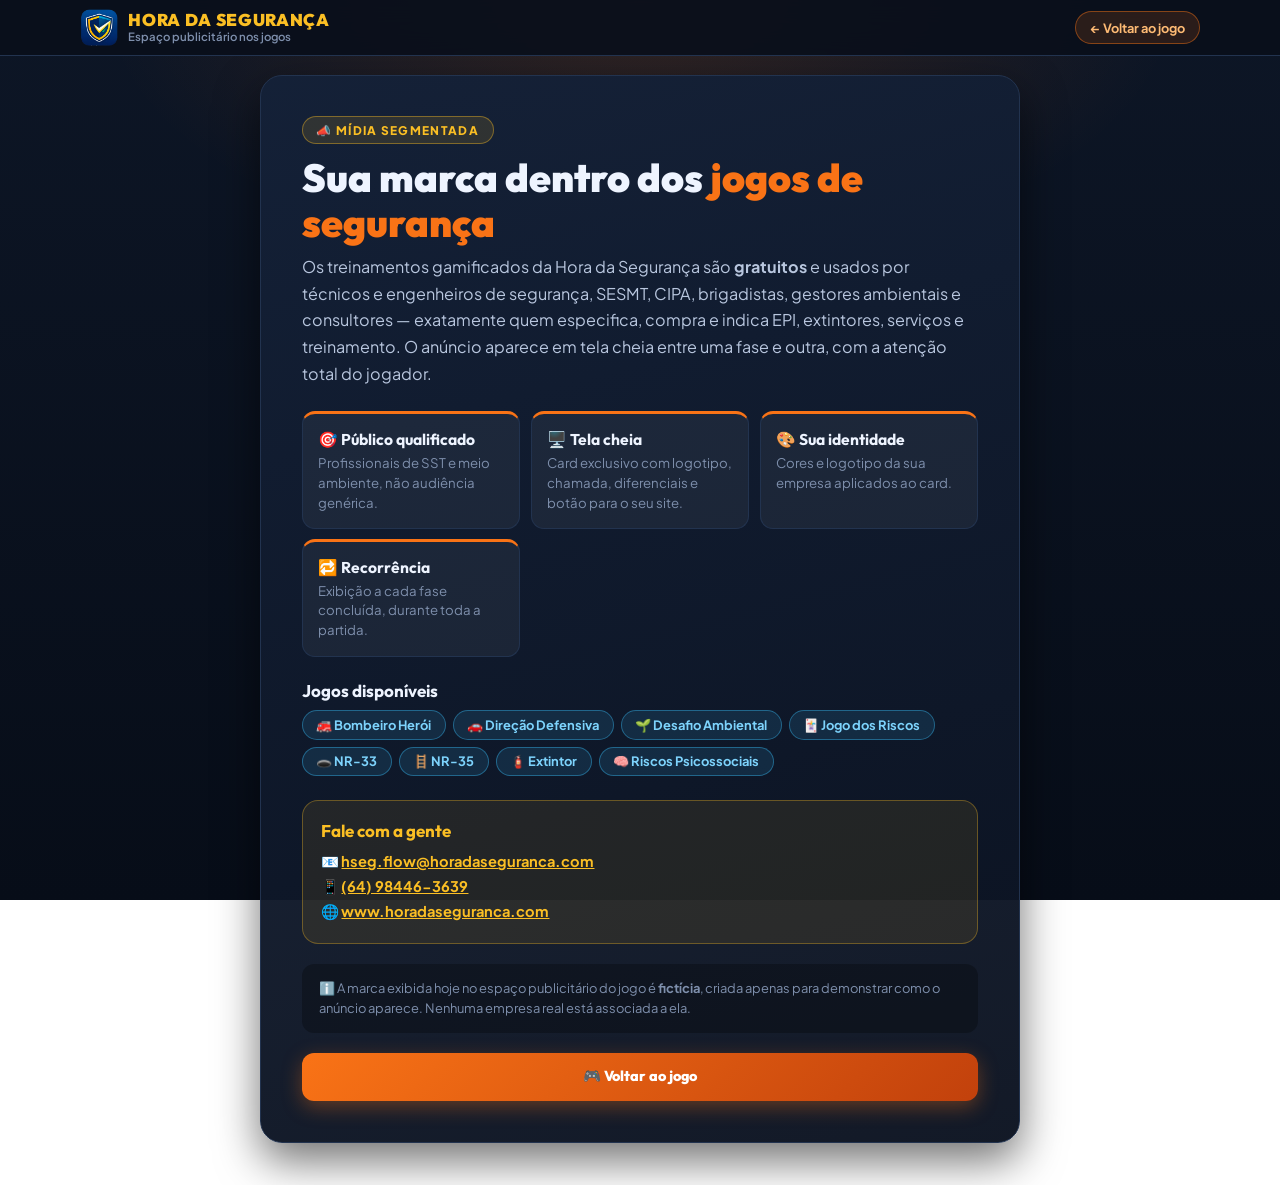
==== anuncie.html @ 548e2439 "Bombeiro redesenhado, icones sem circulo e mais nitidos, logo do anunciante em SVG e link proprio" ====
<!DOCTYPE html>
<html lang="pt-BR">
<head>
    <meta charset="UTF-8">
    <meta name="viewport" content="width=device-width, initial-scale=1.0, viewport-fit=cover">
    <title>Anuncie nos jogos | Hora da Segurança</title>
    <meta name="description" content="Espaço publicitário nos jogos de treinamento em segurança do trabalho da Hora da Segurança. Sua marca diante de técnicos de segurança, SESMT, CIPA e brigadistas.">
    <meta name="theme-color" content="#0b1220">
    <link rel="icon" type="image/png" href="logo.png">
    <link rel="preconnect" href="https://fonts.googleapis.com">
    <link rel="preconnect" href="https://fonts.gstatic.com" crossorigin>
    <link href="https://fonts.googleapis.com/css2?family=Outfit:wght@400;600;700;800;900&family=Plus+Jakarta+Sans:wght@400;500;600;700&display=swap" rel="stylesheet">
    <link rel="stylesheet" href="style.css">
    <style>
        .anuncie-wrap { max-width: 760px; margin: 0 auto; }
        .anuncie-card {
            background: linear-gradient(165deg, rgba(20,33,56,0.96), rgba(11,18,32,0.97));
            border: 1px solid var(--line);
            border-radius: var(--radius-lg);
            box-shadow: var(--shadow-lg);
            padding: clamp(1.4rem, 4vw, 2.4rem);
        }
        .anuncie-card h1 {
            font-family: var(--fh); font-size: clamp(1.5rem, 5vw, 2.3rem);
            font-weight: 900; line-height: 1.15; margin-bottom: 0.5rem;
        }
        .anuncie-card h1 mark { background: none; color: var(--fire); }
        .anuncie-lead { font-size: 0.95rem; color: var(--text-soft); line-height: 1.65; margin-bottom: 1.4rem; }
        .anuncie-grid {
            display: grid; grid-template-columns: repeat(auto-fit, minmax(180px, 1fr));
            gap: 0.6rem; margin-bottom: 1.4rem;
        }
        .anuncie-item {
            background: rgba(255,255,255,0.05); border: 1px solid var(--line);
            border-top: 3px solid var(--fire); border-radius: 13px; padding: 0.9rem;
        }
        .anuncie-item strong { display: block; font-family: var(--fh); font-size: 0.92rem; margin-bottom: 0.2rem; }
        .anuncie-item p { font-size: 0.78rem; color: var(--text-mut); line-height: 1.5; }
        .anuncie-jogos { display: flex; flex-wrap: wrap; gap: 0.4rem; margin-bottom: 1.4rem; }
        .anuncie-jogos a {
            background: rgba(56,189,248,0.12); border: 1px solid rgba(56,189,248,0.4);
            color: #7dd3fc; font-size: 0.76rem; font-weight: 700;
            padding: 0.35rem 0.8rem; border-radius: 999px;
        }
        .anuncie-jogos a:hover { background: rgba(56,189,248,0.25); }
        .anuncie-contato {
            background: rgba(251,191,36,0.09); border: 1px solid rgba(251,191,36,0.32);
            border-radius: var(--radius); padding: 1.1rem; margin-bottom: 1.2rem;
        }
        .anuncie-contato h3 { font-family: var(--fh); font-size: 1rem; color: var(--gold); margin-bottom: 0.5rem; }
        .anuncie-contato p { font-size: 0.86rem; color: #fde68a; line-height: 1.7; }
        .anuncie-contato a { color: var(--gold); font-weight: 700; text-decoration: underline; }
        .anuncie-nota {
            font-size: 0.76rem; color: var(--text-mut); line-height: 1.6;
            background: rgba(0,0,0,0.28); border-radius: 12px; padding: 0.8rem 1rem; margin-bottom: 1.2rem;
        }
        .voltar { display: inline-flex; align-items: center; gap: 0.4rem; font-size: 0.85rem; }
    </style>
</head>
<body>

    <header class="app-header">
        <div class="header-container">
            <a class="brand-box" href="https://www.horadaseguranca.com" target="_blank" rel="noopener noreferrer">
                <img src="logo.png" alt="Logo Hora da Segurança" class="header-logo">
                <span class="brand-text">
                    <span class="brand-title">HORA DA SEGURANÇA</span>
                    <span class="brand-tagline">Espaço publicitário nos jogos</span>
                </span>
            </a>
            <a href="index.html" class="site-link-btn">← Voltar ao jogo</a>
        </div>
    </header>

    <main class="main-content">
        <div class="anuncie-wrap">
            <div class="anuncie-card">
                <span class="hero-eyebrow">📣 Mídia segmentada</span>
                <h1>Sua marca dentro dos <mark>jogos de segurança</mark></h1>
                <p class="anuncie-lead">
                    Os treinamentos gamificados da Hora da Segurança são <strong>gratuitos</strong> e usados por
                    técnicos e engenheiros de segurança, SESMT, CIPA, brigadistas, gestores ambientais e
                    consultores — exatamente quem especifica, compra e indica EPI, extintores, serviços e
                    treinamento. O anúncio aparece em tela cheia entre uma fase e outra, com a atenção total
                    do jogador.
                </p>

                <div class="anuncie-grid">
                    <div class="anuncie-item">
                        <strong>🎯 Público qualificado</strong>
                        <p>Profissionais de SST e meio ambiente, não audiência genérica.</p>
                    </div>
                    <div class="anuncie-item">
                        <strong>🖥️ Tela cheia</strong>
                        <p>Card exclusivo com logotipo, chamada, diferenciais e botão para o seu site.</p>
                    </div>
                    <div class="anuncie-item">
                        <strong>🎨 Sua identidade</strong>
                        <p>Cores e logotipo da sua empresa aplicados ao card.</p>
                    </div>
                    <div class="anuncie-item">
                        <strong>🔁 Recorrência</strong>
                        <p>Exibição a cada fase concluída, durante toda a partida.</p>
                    </div>
                </div>

                <h3 style="font-family:var(--fh);font-size:1rem;margin-bottom:0.5rem">Jogos disponíveis</h3>
                <div class="anuncie-jogos">
                    <a href="https://bombeiro.horadaseguranca.com" target="_blank" rel="noopener noreferrer">🚒 Bombeiro Herói</a>
                    <a href="https://direcaodefensiva.horadaseguranca.com" target="_blank" rel="noopener noreferrer">🚗 Direção Defensiva</a>
                    <a href="https://ambiental.horadaseguranca.com" target="_blank" rel="noopener noreferrer">🌱 Desafio Ambiental</a>
                    <a href="https://jogodorisco.horadaseguranca.com" target="_blank" rel="noopener noreferrer">🃏 Jogo dos Riscos</a>
                    <a href="https://nr33.horadaseguranca.com" target="_blank" rel="noopener noreferrer">🕳️ NR-33</a>
                    <a href="https://jogo.horadaseguranca.com" target="_blank" rel="noopener noreferrer">🪜 NR-35</a>
                    <a href="https://extintor.horadaseguranca.com" target="_blank" rel="noopener noreferrer">🧯 Extintor</a>
                    <a href="https://psicossocial.horadaseguranca.com" target="_blank" rel="noopener noreferrer">🧠 Riscos Psicossociais</a>
                </div>

                <div class="anuncie-contato">
                    <h3>Fale com a gente</h3>
                    <p>
                        📧 <a href="mailto:hseg.flow@horadaseguranca.com">hseg.flow@horadaseguranca.com</a><br>
                        📱 <a href="https://wa.me/5564984463639?text=Ol%C3%A1%21%20Tenho%20interesse%20no%20espa%C3%A7o%20publicit%C3%A1rio%20dos%20jogos%20da%20Hora%20da%20Seguran%C3%A7a." target="_blank" rel="noopener noreferrer">(64) 98446-3639</a><br>
                        🌐 <a href="https://www.horadaseguranca.com" target="_blank" rel="noopener noreferrer">www.horadaseguranca.com</a>
                    </p>
                </div>

                <p class="anuncie-nota">
                    ℹ️ A marca exibida hoje no espaço publicitário do jogo é <strong>fictícia</strong>, criada
                    apenas para demonstrar como o anúncio aparece. Nenhuma empresa real está associada a ela.
                </p>

                <a href="index.html" class="btn btn-primary btn-lg btn-block voltar">🎮 Voltar ao jogo</a>
            </div>
        </div>
    </main>

</body>
</html>
---- style.css ----
/* ==========================================================================
   BOMBEIRO HERÓI — www.horadaseguranca.com
   ========================================================================== */

:root {
    --bg-0: #070d18;
    --bg-1: #0d1626;
    --bg-2: #142138;
    --line: #22334f;

    --fire:      #f97316;
    --fire-dark: #c2410c;
    --fire-glow: rgba(249, 115, 22, 0.35);

    --steel:  #38bdf8;
    --gold:   #fbbf24;
    --safe:   #22c55e;
    --danger: #ef4444;

    --text:      #eef4ff;
    --text-soft: #b8c6de;
    --text-mut:  #7e8fac;

    --shadow-md: 0 8px 24px rgba(0,0,0,0.4);
    --shadow-lg: 0 18px 44px rgba(0,0,0,0.55);

    --radius: 16px;
    --radius-lg: 22px;

    --fh: 'Outfit', -apple-system, sans-serif;
    --fb: 'Plus Jakarta Sans', -apple-system, sans-serif;
    --t-bounce: 0.26s cubic-bezier(0.34, 1.56, 0.64, 1);
}

* { box-sizing: border-box; margin: 0; padding: 0; }
html { font-size: clamp(14px, 0.5vw + 12.6px, 17px); }

body {
    font-family: var(--fb);
    color: var(--text);
    min-height: 100dvh;
    display: flex;
    flex-direction: column;
    overflow-x: hidden;
    padding-bottom: env(safe-area-inset-bottom);
    background:
        radial-gradient(ellipse 70% 50% at 50% 0%, rgba(249,115,22,0.16) 0%, transparent 60%),
        linear-gradient(180deg, var(--bg-1) 0%, var(--bg-0) 100%);
    background-attachment: fixed;
}

a { color: var(--steel); text-decoration: none; }
.hidden { display: none !important; }

.screen { display: none; animation: fadeUp 0.35s ease both; }
.screen.active { display: block; }

@keyframes fadeUp {
    from { opacity: 0; transform: translateY(14px); }
    to   { opacity: 1; transform: translateY(0); }
}


/* ============================ CABEÇALHO ============================ */

.app-header {
    background: rgba(9, 15, 27, 0.9);
    backdrop-filter: blur(12px);
    -webkit-backdrop-filter: blur(12px);
    border-bottom: 1px solid var(--line);
    padding: 0.5rem 1rem;
    position: sticky; top: 0; z-index: 100;
}

.header-container {
    max-width: 1120px; margin: 0 auto;
    display: flex; justify-content: space-between; align-items: center; gap: 0.7rem;
}

.brand-box { display: flex; align-items: center; gap: 0.6rem; min-width: 0; color: inherit; }
.brand-box:hover .brand-title { color: var(--fire); }

.header-logo { width: 38px; height: 38px; object-fit: contain; border-radius: 9px; flex-shrink: 0; }
.brand-text { display: flex; flex-direction: column; min-width: 0; }

.brand-title {
    font-family: var(--fh); font-size: 1rem; font-weight: 900;
    letter-spacing: 0.04em; color: var(--gold); line-height: 1.1;
    transition: color 0.18s ease;
}
.brand-tagline {
    font-size: 0.67rem; color: var(--text-mut); font-weight: 600;
    white-space: nowrap; overflow: hidden; text-overflow: ellipsis;
}

.site-link-btn {
    display: inline-flex; align-items: center; gap: 0.35rem;
    background: rgba(249,115,22,0.14);
    border: 1px solid rgba(249,115,22,0.45);
    color: #fdba74;
    font-weight: 700; font-size: 0.75rem;
    padding: 0.42rem 0.85rem; border-radius: 999px;
    white-space: nowrap; transition: all 0.18s ease;
}
.site-link-btn:hover { background: var(--fire); color: #1a0d02; transform: translateY(-1px); }


/* ============================ LAYOUT ============================ */

.main-content {
    flex: 1; width: 100%; max-width: 1000px; margin: 0 auto;
    padding: 1.1rem 1rem 2.5rem;
}


/* ============================ BOTÕES ============================ */

.btn {
    font-family: var(--fh); font-weight: 800; font-size: 0.92rem;
    padding: 0.75rem 1.3rem; border: none; border-radius: 12px;
    cursor: pointer; transition: var(--t-bounce);
    display: inline-flex; align-items: center; justify-content: center; gap: 0.4rem;
    line-height: 1.2; text-align: center;
}
.btn:hover:not(:disabled) { transform: translateY(-2px); }
.btn:active:not(:disabled) { transform: translateY(0) scale(0.985); }
.btn:disabled { opacity: 0.55; cursor: not-allowed; }

.btn-lg { font-size: 1rem; padding: 0.9rem 1.6rem; }
.btn-block { width: 100%; }

.btn-primary {
    background: linear-gradient(135deg, var(--fire) 0%, var(--fire-dark) 100%);
    color: #fff; box-shadow: 0 6px 20px var(--fire-glow);
}
.btn-primary:hover { box-shadow: 0 10px 28px var(--fire-glow); }

.btn-ghost {
    background: rgba(255,255,255,0.1);
    border: 1px solid rgba(255,255,255,0.25);
    color: #fff;
}
.btn-ghost:hover:not(:disabled) { background: rgba(255,255,255,0.18); }

.btn-ad {
    background: #fff; color: #1a1a1a;
    font-weight: 900; width: 100%;
    box-shadow: 0 6px 18px rgba(0,0,0,0.3);
}

.btn-icon {
    background: rgba(255,255,255,0.07);
    border: 1px solid var(--line);
    border-radius: 10px; width: 34px; height: 34px;
    font-size: 0.95rem; cursor: pointer; color: var(--text);
    transition: 0.18s ease;
}
.btn-icon:hover { background: rgba(249,115,22,0.18); border-color: var(--fire); }
.btn-icon.muted { opacity: 0.45; }


/* ============================ TELA INICIAL ============================ */

.hero-card {
    background: linear-gradient(165deg, rgba(20,33,56,0.96) 0%, rgba(11,18,32,0.97) 100%);
    border: 1px solid var(--line);
    border-radius: var(--radius-lg);
    box-shadow: var(--shadow-lg);
    padding: clamp(1.3rem, 3.5vw, 2.3rem);
    text-align: center;
}

.hero-logo-link { display: inline-block; margin-bottom: 0.8rem; transition: var(--t-bounce); }
.hero-logo-link:hover { transform: scale(1.06) rotate(-2deg); }
.hero-logo-img { width: clamp(74px, 11vw, 100px); height: auto; border-radius: 18px; box-shadow: var(--shadow-md); }

.hero-eyebrow {
    display: inline-block;
    background: rgba(251,191,36,0.12);
    border: 1px solid rgba(251,191,36,0.4);
    color: var(--gold);
    font-size: 0.7rem; font-weight: 800; letter-spacing: 0.11em; text-transform: uppercase;
    padding: 0.3rem 0.8rem; border-radius: 999px; margin-bottom: 0.7rem;
}

.hero-title {
    font-family: var(--fh);
    font-size: clamp(1.8rem, 6vw, 3.1rem);
    font-weight: 900; line-height: 1.05; margin-bottom: 0.6rem;
    letter-spacing: -0.01em;
}
.hero-title mark {
    background: none; color: var(--fire);
    text-shadow: 0 0 34px var(--fire-glow);
}

.hero-subtitle {
    font-size: clamp(0.88rem, 2vw, 1rem);
    color: var(--text-soft); line-height: 1.6;
    max-width: 620px; margin: 0 auto 1.4rem;
}

.how-grid {
    display: grid; grid-template-columns: repeat(auto-fit, minmax(160px, 1fr));
    gap: 0.6rem; margin-bottom: 1.1rem; text-align: left;
}
.how-card {
    background: rgba(255,255,255,0.045);
    border: 1px solid var(--line);
    border-top: 3px solid var(--fire);
    border-radius: 13px; padding: 0.8rem;
    transition: var(--t-bounce);
}
.how-card:hover { transform: translateY(-4px); background: rgba(255,255,255,0.09); }
.how-card:nth-child(2) { border-top-color: var(--danger); }
.how-card:nth-child(3) { border-top-color: var(--steel); }
.how-card:nth-child(4) { border-top-color: var(--gold); }
.how-ico { font-size: 1.5rem; display: block; margin-bottom: 0.25rem; }
.how-card strong { display: block; font-family: var(--fh); font-size: 0.9rem; margin-bottom: 0.15rem; }
.how-card p { font-size: 0.74rem; color: var(--text-mut); line-height: 1.45; }

.controls-hint {
    display: flex; flex-wrap: wrap; gap: 0.45rem; justify-content: center;
    margin-bottom: 1.2rem;
}
.ch-item {
    display: flex; align-items: center; gap: 0.35rem;
    background: rgba(0,0,0,0.3); border: 1px solid var(--line);
    border-radius: 10px; padding: 0.4rem 0.7rem;
    font-size: 0.75rem; color: var(--text-soft);
}
.key {
    display: inline-grid; place-items: center;
    min-width: 26px; height: 25px; padding: 0 0.4rem;
    background: #1e293b; border: 1px solid #33455f; border-bottom-width: 3px;
    border-radius: 6px; font-family: var(--fh); font-weight: 800; font-size: 0.75rem;
}

.setup-box {
    background: rgba(0,0,0,0.3);
    border: 1px solid var(--line);
    border-radius: var(--radius);
    padding: clamp(1rem, 2.6vw, 1.4rem);
    text-align: left;
    display: flex; flex-direction: column; gap: 0.7rem;
    margin-bottom: 1.1rem;
}
.setup-box h3 { font-family: var(--fh); font-size: 1rem; }

.input-group { display: flex; flex-direction: column; gap: 0.28rem; }
.input-group label { font-size: 0.77rem; font-weight: 700; color: var(--text-soft); }
.input-group input {
    background: rgba(255,255,255,0.06);
    border: 1.5px solid var(--line);
    border-radius: 10px; padding: 0.66rem 0.8rem;
    font-family: var(--fb); font-size: 0.92rem; color: var(--text);
    transition: 0.18s ease;
}
.input-group input::placeholder { color: #5b6b85; }
.input-group input:focus {
    outline: none; border-color: var(--fire);
    box-shadow: 0 0 0 3px var(--fire-glow);
    background: rgba(255,255,255,0.09);
}
.input-group input.invalid {
    border-color: var(--danger);
    box-shadow: 0 0 0 3px rgba(239,68,68,0.22);
    animation: shake 0.35s ease;
}

@keyframes shake {
    0%,100% { transform: translateX(0); }
    25% { transform: translateX(-5px); }
    75% { transform: translateX(5px); }
}

.setup-error {
    background: rgba(239,68,68,0.14);
    border: 1px solid rgba(239,68,68,0.5);
    border-radius: 10px; padding: 0.55rem 0.8rem;
    font-size: 0.83rem; font-weight: 600; color: #fecaca;
    text-align: center; line-height: 1.45;
}

.privacy-note { font-size: 0.68rem; color: var(--text-mut); text-align: center; line-height: 1.45; }

.marketing-banner {
    display: flex; flex-direction: column; gap: 0.15rem;
    background: rgba(251,191,36,0.09);
    border: 1px solid rgba(251,191,36,0.32);
    border-radius: 12px; padding: 0.8rem 1rem;
    text-align: center; transition: var(--t-bounce);
}
.marketing-banner:hover { background: rgba(251,191,36,0.16); transform: translateY(-2px); }
.marketing-banner span { font-size: 0.82rem; color: #fde68a; }
.marketing-banner strong { font-size: 0.88rem; color: var(--gold); }


/* ============================ BRIEFING ============================ */

.briefing-card {
    background: linear-gradient(165deg, rgba(20,33,56,0.96), rgba(11,18,32,0.97));
    border: 1px solid var(--line);
    border-radius: var(--radius-lg);
    box-shadow: var(--shadow-lg);
    padding: clamp(1.4rem, 4vw, 2.4rem);
    text-align: center;
    max-width: 560px; margin: 0 auto;
}
.brief-badge {
    display: inline-block; background: rgba(249,115,22,0.16);
    border: 1px solid rgba(249,115,22,0.5); color: #fdba74;
    font-family: var(--fh); font-size: 0.68rem; font-weight: 900;
    letter-spacing: 0.14em; padding: 0.3rem 0.9rem; border-radius: 999px;
    margin-bottom: 0.9rem;
}
.brief-ico { font-size: clamp(3rem, 10vw, 4.4rem); line-height: 1; margin-bottom: 0.3rem; }
.brief-title { font-family: var(--fh); font-size: clamp(1.4rem, 4.5vw, 2rem); font-weight: 900; }
.brief-sub { font-size: 0.88rem; color: var(--gold); margin-bottom: 0.8rem; }
.brief-text { font-size: 0.88rem; color: var(--text-soft); line-height: 1.6; margin-bottom: 1.2rem; }

.brief-stats {
    display: grid; grid-template-columns: repeat(3, 1fr);
    gap: 0.5rem; margin-bottom: 1.3rem;
}
.brief-stats > div {
    background: rgba(255,255,255,0.05);
    border: 1px solid var(--line);
    border-radius: 11px; padding: 0.6rem 0.3rem;
}
.brief-stats span { display: block; font-family: var(--fh); font-size: 1.15rem; font-weight: 900; color: var(--fire); }
.brief-stats small { font-size: 0.63rem; color: var(--text-mut); }


/* ============================ JOGO ============================ */

.game-hud {
    display: flex; align-items: center; justify-content: space-between;
    gap: 0.6rem; flex-wrap: wrap;
    background: rgba(13, 22, 38, 0.92);
    border: 1px solid var(--line);
    border-radius: 13px; padding: 0.5rem 0.8rem;
    margin-bottom: 0.6rem;
}
.hud-left { display: flex; flex-direction: column; min-width: 0; }
.hud-phase { font-family: var(--fh); font-weight: 900; font-size: 0.86rem; color: var(--fire); }
.hud-scene { font-size: 0.7rem; color: var(--text-mut); white-space: nowrap; overflow: hidden; text-overflow: ellipsis; }

.hud-center { display: flex; align-items: center; gap: 0.5rem; flex: 1 1 160px; min-width: 120px; }
.time-bar { flex: 1; height: 8px; background: rgba(255,255,255,0.09); border-radius: 999px; overflow: hidden; }
.time-fill {
    height: 100%; width: 0%; border-radius: 999px;
    background: linear-gradient(90deg, var(--gold), var(--fire));
    transition: width 0.15s linear;
}
.hud-time { font-size: 0.78rem; color: var(--text-soft); white-space: nowrap; }
.hud-time strong { font-family: var(--fh); font-size: 1rem; color: var(--text); }

.hud-right { display: flex; align-items: center; gap: 0.5rem; }
.hud-lives { font-size: 0.85rem; letter-spacing: -2px; white-space: nowrap; }
.hud-score { font-size: 0.75rem; color: var(--text-mut); white-space: nowrap; }
.hud-score strong { font-family: var(--fh); font-size: 1rem; color: var(--gold); }

.stage-wrap { position: relative; width: 100%; }

#game-canvas {
    display: block; width: 100%; height: auto;
    border-radius: 14px;
    border: 2px solid var(--line);
    box-shadow: var(--shadow-lg);
    touch-action: none;
    background: #0f1a2c;
}

.toast {
    position: absolute; top: 14px; left: 50%;
    transform: translateX(-50%);
    background: rgba(8, 14, 26, 0.92);
    border: 1px solid var(--gold); color: var(--gold);
    font-size: 0.8rem; font-weight: 800;
    padding: 0.38rem 0.9rem; border-radius: 999px;
    white-space: nowrap; pointer-events: none;
    animation: fadeUp 0.2s ease both;
}
.toast.ruim { border-color: var(--danger); color: #fca5a5; }

.countdown {
    position: absolute; inset: 0;
    display: grid; place-items: center;
    background: rgba(6, 11, 20, 0.6);
    border-radius: 14px;
    font-family: var(--fh); font-size: clamp(3rem, 12vw, 6rem); font-weight: 900;
    color: var(--gold); text-shadow: 0 6px 30px rgba(251,191,36,0.5);
    pointer-events: none;
}
.countdown.pulse { animation: cdPop 0.6s ease both; }
@keyframes cdPop {
    0% { transform: scale(0.5); opacity: 0; }
    40% { transform: scale(1.12); opacity: 1; }
    100% { transform: scale(1); opacity: 1; }
}

.touch-controls {
    display: grid; grid-template-columns: 1fr 1fr;
    gap: 0.5rem; margin-top: 0.6rem;
}
.tbtn {
    border-radius: 13px; border: 1.5px solid var(--line); border-bottom-width: 4px;
    background: rgba(255,255,255,0.06); color: var(--text);
    font-family: var(--fh); font-weight: 900; font-size: 0.92rem;
    padding: 0.9rem 0.4rem; cursor: pointer; user-select: none; touch-action: none;
    transition: transform 0.08s ease, background 0.12s ease;
}
.tbtn:active { transform: translateY(2px); border-bottom-width: 2px; }
.tbtn-jump { border-color: rgba(34,197,94,0.5); color: #86efac; background: rgba(34,197,94,0.12); }
.tbtn-duck { border-color: rgba(56,189,248,0.5); color: #7dd3fc; background: rgba(56,189,248,0.12); }


/* ============================ PUBLICIDADE ============================ */

.ad-card {
    max-width: 500px; margin: 0 auto;
    border-radius: var(--radius-lg);
    padding: clamp(1.3rem, 4vw, 2rem);
    box-shadow: var(--shadow-lg);
    text-align: center; color: #fff;
    border: 1px solid rgba(255,255,255,0.18);
}

.ad-tag {
    display: inline-block;
    background: rgba(255,255,255,0.18);
    border: 1px solid rgba(255,255,255,0.35);
    font-size: 0.62rem; font-weight: 800; letter-spacing: 0.14em; text-transform: uppercase;
    padding: 0.26rem 0.8rem; border-radius: 999px; margin-bottom: 1rem;
}

.ad-brand { display: flex; align-items: center; gap: 0.75rem; justify-content: center; margin-bottom: 0.9rem; }
.ad-logo {
    width: 72px; height: 72px; border-radius: 16px;
    background: #fff; padding: 6px;
    display: grid; place-items: center;
    box-shadow: 0 6px 16px rgba(0,0,0,0.3);
    flex-shrink: 0;
}
.ad-logo svg { display: block; width: 100%; height: 100%; }
.ad-brand-text { text-align: left; }
.ad-brand-text strong { display: block; font-family: var(--fh); font-size: 1.15rem; font-weight: 900; line-height: 1.2; }
.ad-brand-text span { font-size: 0.72rem; opacity: 0.9; }

.ad-tagline { font-family: var(--fh); font-size: 1rem; font-weight: 800; margin-bottom: 0.4rem; }
.ad-claim { font-size: 0.84rem; line-height: 1.55; opacity: 0.95; margin-bottom: 0.9rem; }

.ad-chips { display: flex; flex-wrap: wrap; gap: 0.35rem; justify-content: center; margin-bottom: 1.1rem; }
.ad-chip {
    background: rgba(255,255,255,0.16);
    border: 1px solid rgba(255,255,255,0.28);
    font-size: 0.7rem; font-weight: 700;
    padding: 0.25rem 0.7rem; border-radius: 999px;
}

.ad-demo-note {
    font-size: 0.72rem; line-height: 1.55;
    background: rgba(0,0,0,0.3); border-radius: 10px;
    padding: 0.55rem 0.75rem; margin-top: 0.8rem;
}
.ad-demo-note a { color: #fff; font-weight: 800; text-decoration: underline; }

.ad-footer {
    margin: 0.9rem 0 1rem;
    font-size: 0.68rem; opacity: 0.85;
    border-top: 1px solid rgba(255,255,255,0.22);
    padding-top: 0.7rem;
}
.ad-footer a { color: #fff; text-decoration: underline; font-weight: 700; }


/* ============================ QUIZ ============================ */

.quiz-card {
    background: linear-gradient(165deg, rgba(20,33,56,0.96), rgba(11,18,32,0.97));
    border: 1px solid var(--line);
    border-radius: var(--radius-lg);
    box-shadow: var(--shadow-lg);
    padding: clamp(1.1rem, 3vw, 1.9rem);
}

.quiz-badge {
    display: inline-block;
    background: rgba(56,189,248,0.14); border: 1px solid rgba(56,189,248,0.45);
    color: #7dd3fc; font-size: 0.64rem; font-weight: 800;
    letter-spacing: 0.13em; text-transform: uppercase;
    padding: 0.26rem 0.8rem; border-radius: 999px; margin-bottom: 0.6rem;
}
.quiz-title { font-family: var(--fh); font-size: clamp(1.15rem, 3.5vw, 1.6rem); font-weight: 900; margin-bottom: 0.25rem; }
.quiz-text { font-size: 0.85rem; color: var(--text-soft); line-height: 1.55; margin-bottom: 1rem; }

.quiz-pool {
    display: flex; flex-wrap: wrap; gap: 0.5rem; justify-content: center;
    background: rgba(0,0,0,0.28);
    border: 1px dashed var(--line);
    border-radius: 14px; padding: 0.8rem; margin-bottom: 1rem;
    min-height: 76px;
}

.q-item {
    display: flex; align-items: center; gap: 0.45rem;
    background: rgba(255,255,255,0.07);
    border: 1.5px solid var(--line);
    border-radius: 11px; padding: 0.5rem 0.75rem;
    cursor: grab; user-select: none;
    transition: var(--t-bounce);
    font-size: 0.8rem; font-weight: 700;
}
.q-item:hover { transform: translateY(-3px); border-color: var(--steel); background: rgba(56,189,248,0.12); }
.q-item.dragging { opacity: 0.45; }
.q-item.selected {
    border-color: var(--gold); background: rgba(251,191,36,0.18);
    box-shadow: 0 0 0 3px rgba(251,191,36,0.25);
    transform: translateY(-3px) scale(1.03);
}
.q-item.ok { border-color: var(--safe); background: rgba(34,197,94,0.18); cursor: default; }
.q-item.ok:hover { transform: none; }
.q-item.shake { animation: shake 0.4s ease; }
.qi-ico { font-size: 1.15rem; }

.quiz-targets {
    display: grid; grid-template-columns: repeat(auto-fit, minmax(180px, 1fr));
    gap: 0.6rem;
}

.q-target {
    background: rgba(255,255,255,0.04);
    border: 2px dashed var(--line);
    border-radius: 14px; padding: 0.7rem;
    min-height: 130px; cursor: pointer;
    transition: var(--t-bounce);
}
.q-target:hover, .q-target.over {
    border-color: var(--gold); background: rgba(251,191,36,0.1);
}
.q-target.flash-ok  { border-color: var(--safe); background: rgba(34,197,94,0.16); }
.q-target.flash-bad { border-color: var(--danger); background: rgba(239,68,68,0.16); animation: shake 0.4s ease; }

.qt-head { text-align: center; margin-bottom: 0.5rem; }
.qt-head strong { display: block; font-family: var(--fh); font-size: 0.92rem; font-weight: 900; }
.qt-head span { font-size: 0.68rem; color: var(--text-mut); }
.qt-drop { display: flex; flex-direction: column; gap: 0.35rem; }
.qt-drop .q-item { font-size: 0.74rem; padding: 0.4rem 0.55rem; }

.quiz-feedback {
    background: rgba(34,197,94,0.13);
    border: 1px solid rgba(34,197,94,0.45);
    border-radius: 12px; padding: 0.7rem 0.9rem;
    font-size: 0.85rem; color: #bbf7d0; text-align: center;
    margin: 1rem 0 0.8rem;
}
.quiz-help { font-size: 0.7rem; color: var(--text-mut); text-align: center; margin-top: 0.7rem; }


/* ============================ FIM ============================ */

.end-card {
    background: linear-gradient(165deg, rgba(20,33,56,0.96), rgba(11,18,32,0.97));
    border: 1px solid var(--line);
    border-radius: var(--radius-lg);
    box-shadow: var(--shadow-lg);
    padding: clamp(1.4rem, 4vw, 2.4rem);
    text-align: center;
}
.end-ico { font-size: clamp(3rem, 10vw, 4.6rem); line-height: 1; margin-bottom: 0.2rem; }
.end-title { font-family: var(--fh); font-size: clamp(1.4rem, 4.5vw, 2.2rem); font-weight: 900; color: var(--gold); }
.end-sub { font-size: 0.9rem; color: var(--text-soft); line-height: 1.55; margin-bottom: 1.3rem; max-width: 560px; margin-left: auto; margin-right: auto; }

.end-score {
    background: rgba(0,0,0,0.3);
    border: 1px solid var(--line);
    border-radius: var(--radius);
    padding: 1.1rem; margin-bottom: 1rem;
}
.es-label { font-size: 0.68rem; font-weight: 800; letter-spacing: 0.11em; text-transform: uppercase; color: var(--text-mut); }
.es-value {
    font-family: var(--fh); font-size: clamp(2.6rem, 11vw, 4.2rem); font-weight: 900; line-height: 1;
    color: var(--fire); text-shadow: 0 0 40px var(--fire-glow);
}
.es-rank {
    display: inline-block; margin-top: 0.5rem;
    background: rgba(251,191,36,0.14); border: 1px solid rgba(251,191,36,0.45);
    color: var(--gold); font-weight: 800; font-size: 0.85rem;
    padding: 0.32rem 1rem; border-radius: 999px;
}

.end-metrics {
    display: grid; grid-template-columns: repeat(4, 1fr);
    gap: 0.45rem; margin-bottom: 1.3rem;
}
.end-metrics > div {
    background: rgba(255,255,255,0.05);
    border: 1px solid var(--line);
    border-radius: 12px; padding: 0.7rem 0.3rem;
}
.end-metrics span { display: block; font-family: var(--fh); font-size: 1.25rem; font-weight: 900; }
.end-metrics small { font-size: 0.62rem; color: var(--text-mut); line-height: 1.3; }

.end-actions { margin-bottom: 1.3rem; }

.end-cta {
    display: flex; align-items: center; gap: 0.9rem;
    background: rgba(251,191,36,0.09);
    border: 1px solid rgba(251,191,36,0.32);
    border-radius: var(--radius); padding: 1rem;
    text-align: left; transition: var(--t-bounce);
}
.end-cta:hover { background: rgba(251,191,36,0.16); transform: translateY(-2px); }
.end-cta-logo { width: 56px; height: 56px; object-fit: contain; border-radius: 13px; flex-shrink: 0; }
.end-cta span { display: block; font-size: 0.78rem; color: #fde68a; line-height: 1.45; }
.end-cta strong { display: block; font-family: var(--fh); font-size: 0.92rem; color: var(--gold); margin-bottom: 0.15rem; }


/* ============================ RESPONSIVO ============================ */

@media (max-width: 640px) {
    .main-content { padding: 0.8rem 0.7rem 2rem; }
    .brand-tagline { display: none; }
    .brand-title { font-size: 0.85rem; }
    .site-link-btn { font-size: 0.64rem; padding: 0.34rem 0.6rem; }
    .header-logo { width: 32px; height: 32px; }

    .how-grid { grid-template-columns: 1fr 1fr; }
    .controls-hint { flex-direction: column; }
    .ch-item { justify-content: center; }

    .game-hud { gap: 0.4rem; padding: 0.45rem 0.6rem; }
    .hud-center { order: 3; flex-basis: 100%; }
    .hud-scene { max-width: 34vw; }

    .end-metrics { grid-template-columns: 1fr 1fr; }
    .end-cta { flex-direction: column; text-align: center; }
    .quiz-targets { grid-template-columns: 1fr; }
    .input-group input { font-size: 16px; }   /* evita zoom no iOS */
}

@media (max-width: 380px) {
    .how-grid { grid-template-columns: 1fr; }
    .brief-stats { grid-template-columns: 1fr; }
}

@media (prefers-reduced-motion: reduce) {
    * { animation-duration: 0.01ms !important; transition-duration: 0.01ms !important; }
}
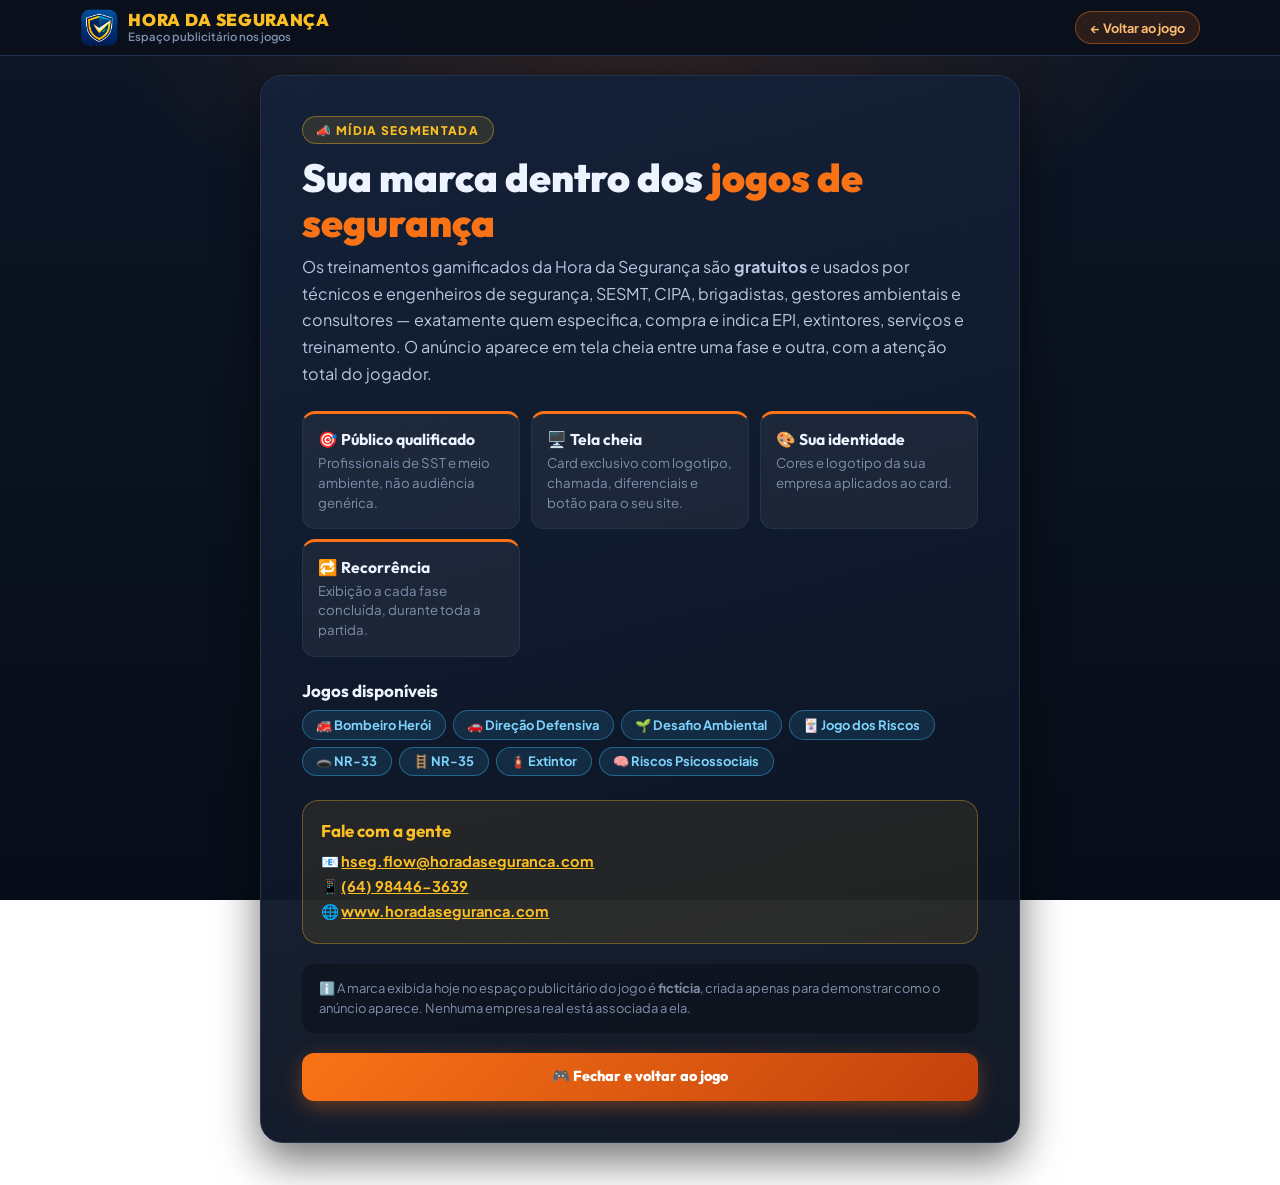
==== commit 0f562b6e: "Fix: bracos opostos as pernas, ombreira, e anuncio abre em nova aba sem perder a partida" ====
--- a/anuncie.html
+++ b/anuncie.html
@@ -68,7 +68,7 @@
                     <span class="brand-tagline">Espaço publicitário nos jogos</span>
                 </span>
             </a>
-            <a href="index.html" class="site-link-btn">← Voltar ao jogo</a>
+            <a href="index.html" id="btn-voltar-topo" class="site-link-btn">← Voltar ao jogo</a>
         </div>
     </header>
 
@@ -130,10 +130,38 @@
                     apenas para demonstrar como o anúncio aparece. Nenhuma empresa real está associada a ela.
                 </p>
 
-                <a href="index.html" class="btn btn-primary btn-lg btn-block voltar">🎮 Voltar ao jogo</a>
+                <a href="index.html" id="btn-voltar" class="btn btn-primary btn-lg btn-block voltar">🎮 Voltar ao jogo</a>
             </div>
         </div>
     </main>
 
+    <script>
+        // Esta página costuma ser aberta em nova aba a partir do anúncio, com a
+        // partida ainda rodando na aba original. Voltar significa FECHAR esta aba
+        // — abrir index.html aqui recomeçaria o jogo do cadastro.
+        (function () {
+            const veioDoJogo = !!window.opener || window.history.length > 1;
+            const voltar = (e) => {
+                if (!veioDoJogo) return;              // acesso direto: segue o link normal
+                e.preventDefault();
+                window.close();
+                // se o navegador bloquear o fechamento, volta no histórico
+                setTimeout(() => {
+                    if (!window.closed) {
+                        if (window.history.length > 1) window.history.back();
+                        else window.location.href = 'index.html';
+                    }
+                }, 150);
+            };
+            ['btn-voltar', 'btn-voltar-topo'].forEach(id => {
+                const el = document.getElementById(id);
+                if (el) el.addEventListener('click', voltar);
+            });
+            if (veioDoJogo) {
+                const b = document.getElementById('btn-voltar');
+                if (b) b.textContent = '🎮 Fechar e voltar ao jogo';
+            }
+        })();
+    </script>
 </body>
 </html>
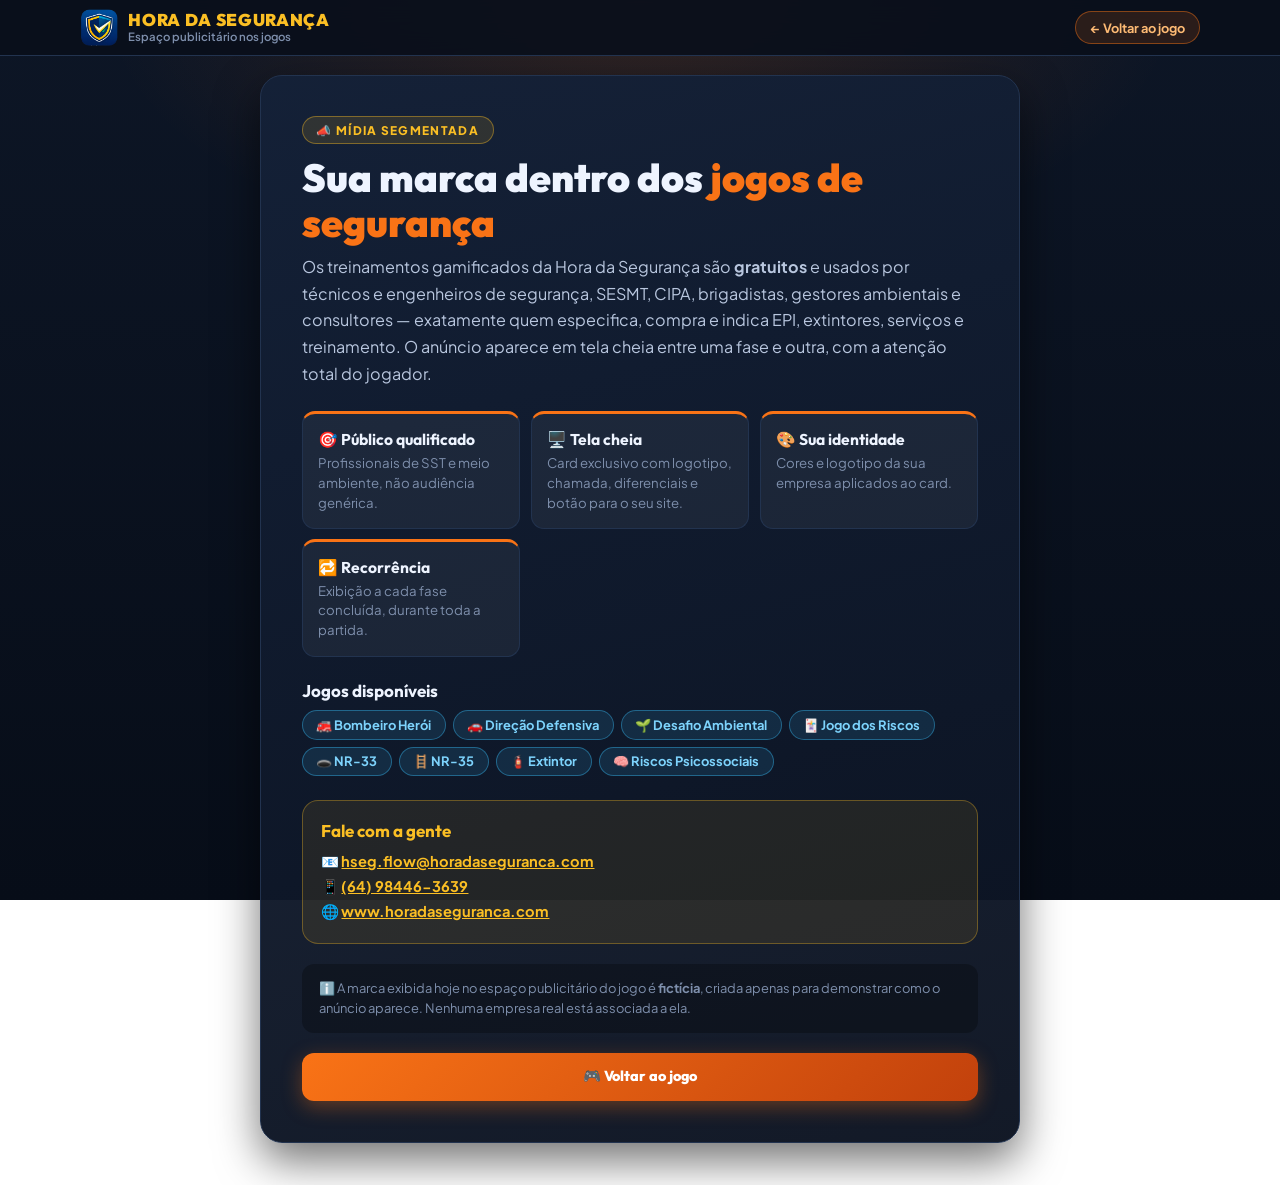
==== commit c4dc1c41: "Voltar da publicidade nao recomeca mais a partida" ====
--- a/anuncie.html
+++ b/anuncie.html
@@ -55,6 +55,11 @@
             background: rgba(0,0,0,0.28); border-radius: 12px; padding: 0.8rem 1rem; margin-bottom: 1.2rem;
         }
         .voltar { display: inline-flex; align-items: center; gap: 0.4rem; font-size: 0.85rem; }
+        .aviso-aba {
+            margin-top: 0.9rem; margin-bottom: 0; font-size: 0.82rem; color: #ecfdf5;
+            background: rgba(34,197,94,0.22); border: 1px solid rgba(134,239,172,0.55);
+        }
+        .aviso-aba[hidden] { display: none; }
     </style>
 </head>
 <body>
@@ -131,6 +136,12 @@
                 </p>
 
                 <a href="index.html" id="btn-voltar" class="btn btn-primary btn-lg btn-block voltar">🎮 Voltar ao jogo</a>
+
+                <p class="anuncie-nota aviso-aba" id="aviso-aba" hidden>
+                    ✅ <strong>Sua partida continua aberta na aba anterior</strong>, exatamente onde você parou.
+                    O navegador não permite que esta página feche a si mesma — basta fechar esta aba
+                    (Ctrl+W, ou ⌘W no Mac) ou clicar na aba do jogo.
+                </p>
             </div>
         </div>
     </main>
@@ -140,26 +151,41 @@
         // partida ainda rodando na aba original. Voltar significa FECHAR esta aba
         // — abrir index.html aqui recomeçaria o jogo do cadastro.
         (function () {
-            const veioDoJogo = !!window.opener || window.history.length > 1;
+            // Veio do anúncio (nova aba, partida rodando atrás) ou é acesso direto?
+            const veioDoJogo = !!window.opener;
+
+            const aviso = document.getElementById('aviso-aba');
+
             const voltar = (e) => {
-                if (!veioDoJogo) return;              // acesso direto: segue o link normal
+                if (!veioDoJogo) return;   // acesso direto: o link para index.html serve
                 e.preventDefault();
-                window.close();
-                // se o navegador bloquear o fechamento, volta no histórico
+
+                // window.close() só é permitido em aba aberta por window.open().
+                // Se falhar, NUNCA navegue para index.html: isso recomeçaria a
+                // partida do cadastro, que é justamente o que se quer evitar.
+                try { window.close(); } catch (err) {}
+
                 setTimeout(() => {
-                    if (!window.closed) {
-                        if (window.history.length > 1) window.history.back();
-                        else window.location.href = 'index.html';
+                    if (window.closed) return;
+                    if (aviso) {
+                        aviso.hidden = false;
+                        aviso.scrollIntoView({ behavior: 'smooth', block: 'center' });
                     }
-                }, 150);
+                    // devolve o foco para a aba do jogo, se ainda existir
+                    try { if (window.opener && !window.opener.closed) window.opener.focus(); } catch (err) {}
+                }, 180);
             };
+
             ['btn-voltar', 'btn-voltar-topo'].forEach(id => {
                 const el = document.getElementById(id);
                 if (el) el.addEventListener('click', voltar);
             });
+
             if (veioDoJogo) {
                 const b = document.getElementById('btn-voltar');
                 if (b) b.textContent = '🎮 Fechar e voltar ao jogo';
+                const t = document.getElementById('btn-voltar-topo');
+                if (t) t.textContent = '← Fechar e voltar ao jogo';
             }
         })();
     </script>
